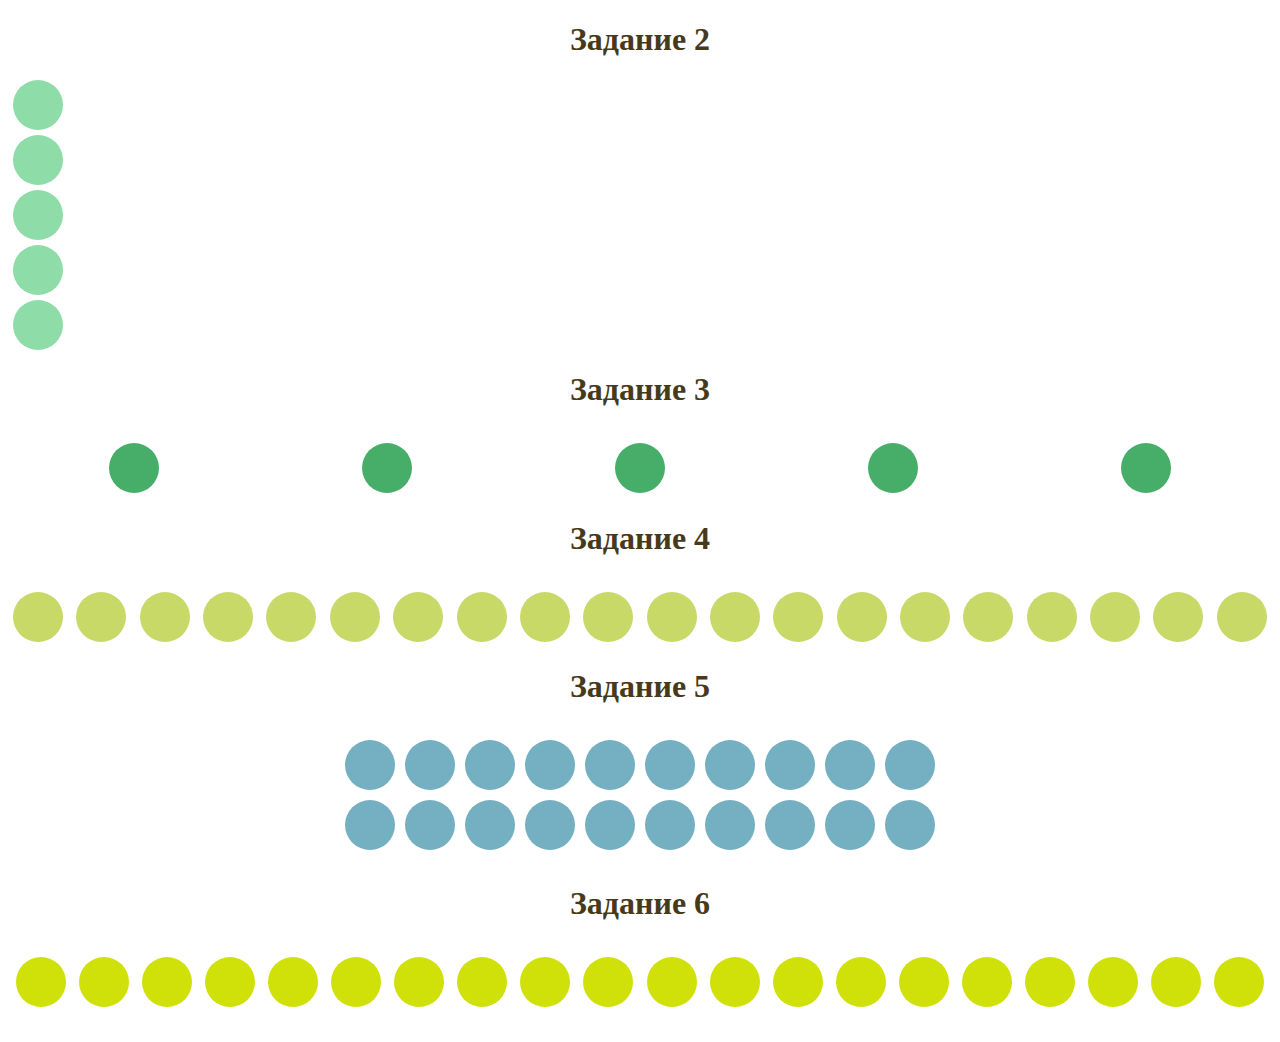
==== flex.html @ 5a12fdd4 "Added flex.html and style.css" ====
<!DOCTYPE html>
<html>
  <head>
    <title>Flex</title>
    <link rel="stylesheet" type="text/css" href="style.css" />
    <meta charset='utf-8'>
  </head>
  <body>
    <h1>Задание 2</h1>
    <div class="container_default">
      <div></div>
      <div></div>
      <div></div>
      <div></div>
      <div></div>
    </div>

    <h1>Задание 3</h1>
    <div class="container_flex">
      <div></div>
      <div></div>
      <div></div>
      <div></div>
      <div></div>
    </div>

    <h1>Задание 4</h1>
    <div class="container_twenty">
      <div></div>
      <div></div>
      <div></div>
      <div></div>
      <div></div>
      <div></div>
      <div></div>
      <div></div>
      <div></div>
      <div></div>
      <div></div>
      <div></div>
      <div></div>
      <div></div>
      <div></div>
      <div></div>
      <div></div>
      <div></div>
      <div></div>
      <div></div>
    </div>
    <h1>Задание 5</h1>
    <div class="container_wrap">
      <div></div>
      <div></div>
      <div></div>
      <div></div>
      <div></div>
      <div></div>
      <div></div>
      <div></div>
      <div></div>
      <div></div>
      <div></div>
      <div></div>
      <div></div>
      <div></div>
      <div></div>
      <div></div>
      <div></div>
      <div></div>
      <div></div>
      <div></div>
    </div>

    <h1>Задание 6</h1>
    <div class="container_media">
      <div></div>
      <div></div>
      <div></div>
      <div></div>
      <div></div>
      <div></div>
      <div></div>
      <div></div>
      <div></div>
      <div></div>
      <div></div>
      <div></div>
      <div></div>
      <div></div>
      <div></div>
      <div></div>
      <div></div>
      <div></div>
      <div></div>
      <div></div>
    </div>
  </body>
</html>
---- style.css ----
h1{
    text-align:center;
    color:hsl(43, 47%, 19%);
}
.container_default div {
  width: 50px;
  height: 50px;
  background: hsl(140, 53%, 71%);
  border-radius: 50%;
  margin: 5px;
}

.container_flex {
  margin-top: 30px;
  display: flex;
  justify-content: space-around;
}

.container_flex div {
  width: 50px;
  height: 50px;
  background: hsl(140, 42%, 48%);
  border-radius: 50%;
  margin: 5px;
}

.container_twenty {
  margin-top: 30px;
  display: flex;
  justify-content: space-between;
}

.container_twenty div {
  width: 50px;
  height: 50px;
  background: hsl(69, 60%, 63%);
  border-radius: 50%;
  margin: 5px;
}
.container_wrap {
  max-width: 600px;
  margin-top: 30px;
  display: flex;

  flex-wrap: wrap;
  margin: 30px auto;
}

.container_wrap div {
  width: 50px;
  height: 50px;
  background: hsl(195, 39%, 61%);
  border-radius: 50%;
  margin: 5px;
}
.container_media {
  width: 600px;
  margin-top: 30px;
  display: flex;
  flex-wrap: wrap;
  margin: 30px auto;
  justify-content:space-evenly;
}

.container_media div {
  width: 50px;
  height: 50px;
  background: hsl(295, 45%, 32%);
  border-radius: 50%;
  margin: 5px;
}

@media (max-width: 500px) {
  .container_media {
    width: 70%;
  }

  .container_media div {
    background: hsl(355, 59%, 45%);
  }
}
@media (min-width: 1000px) {
  .container_media {
    flex-wrap: nowrap;
    width: 100%;
  }

  .container_media div {
    background: hsl(65, 92%, 46%);
  }
}
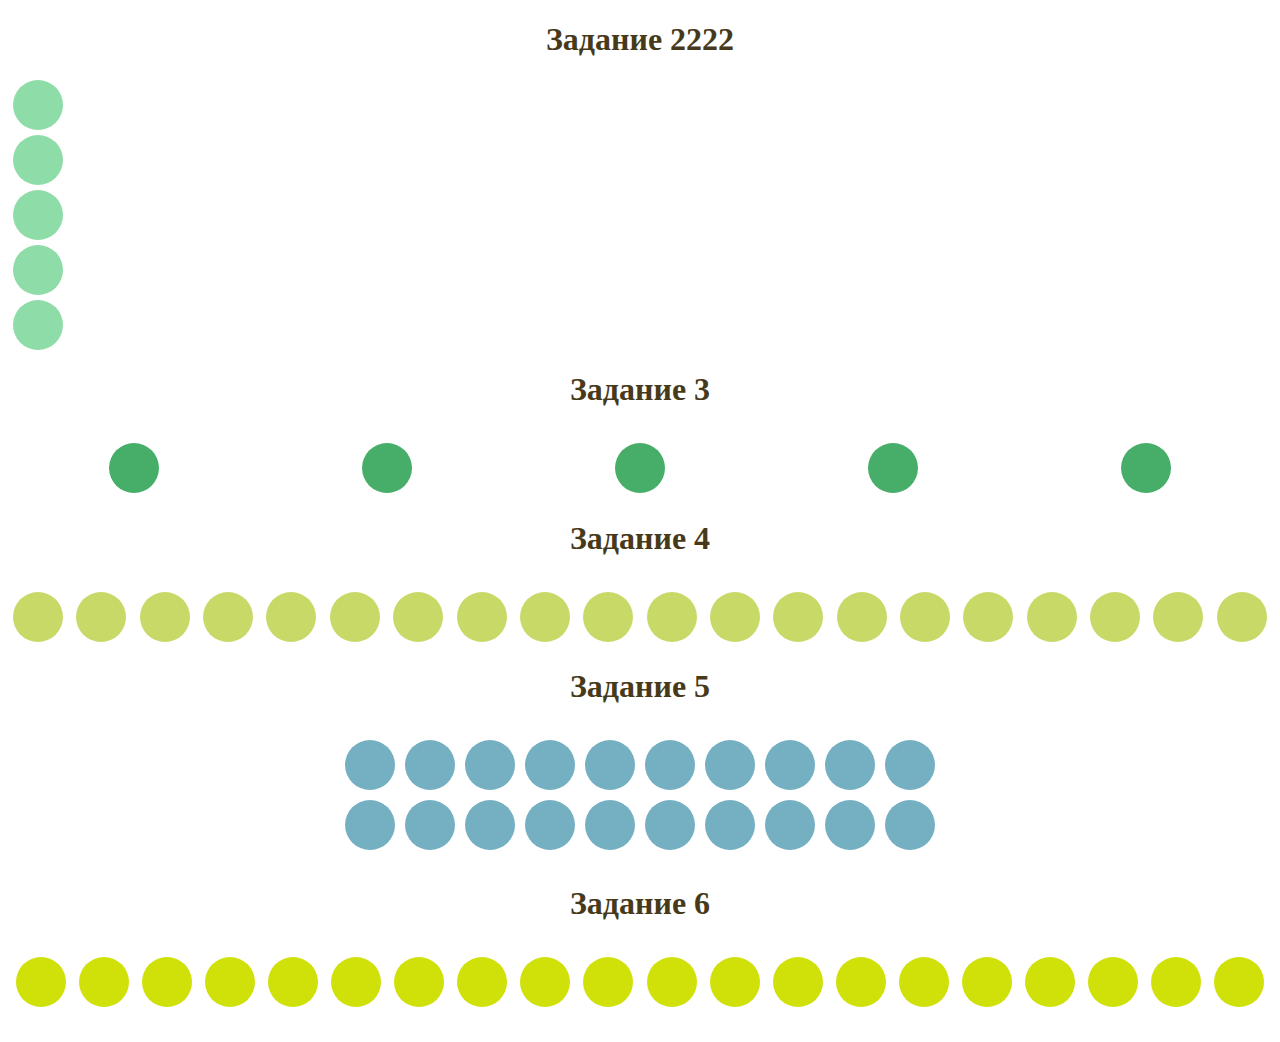
==== commit 4c6e70a0: "fix name" ====
--- a/flex.html
+++ b/flex.html
@@ -6,7 +6,7 @@
     <meta charset='utf-8'>
   </head>
   <body>
-    <h1>Задание 2</h1>
+    <h1>Задание 2222</h1>
     <div class="container_default">
       <div></div>
       <div></div>
